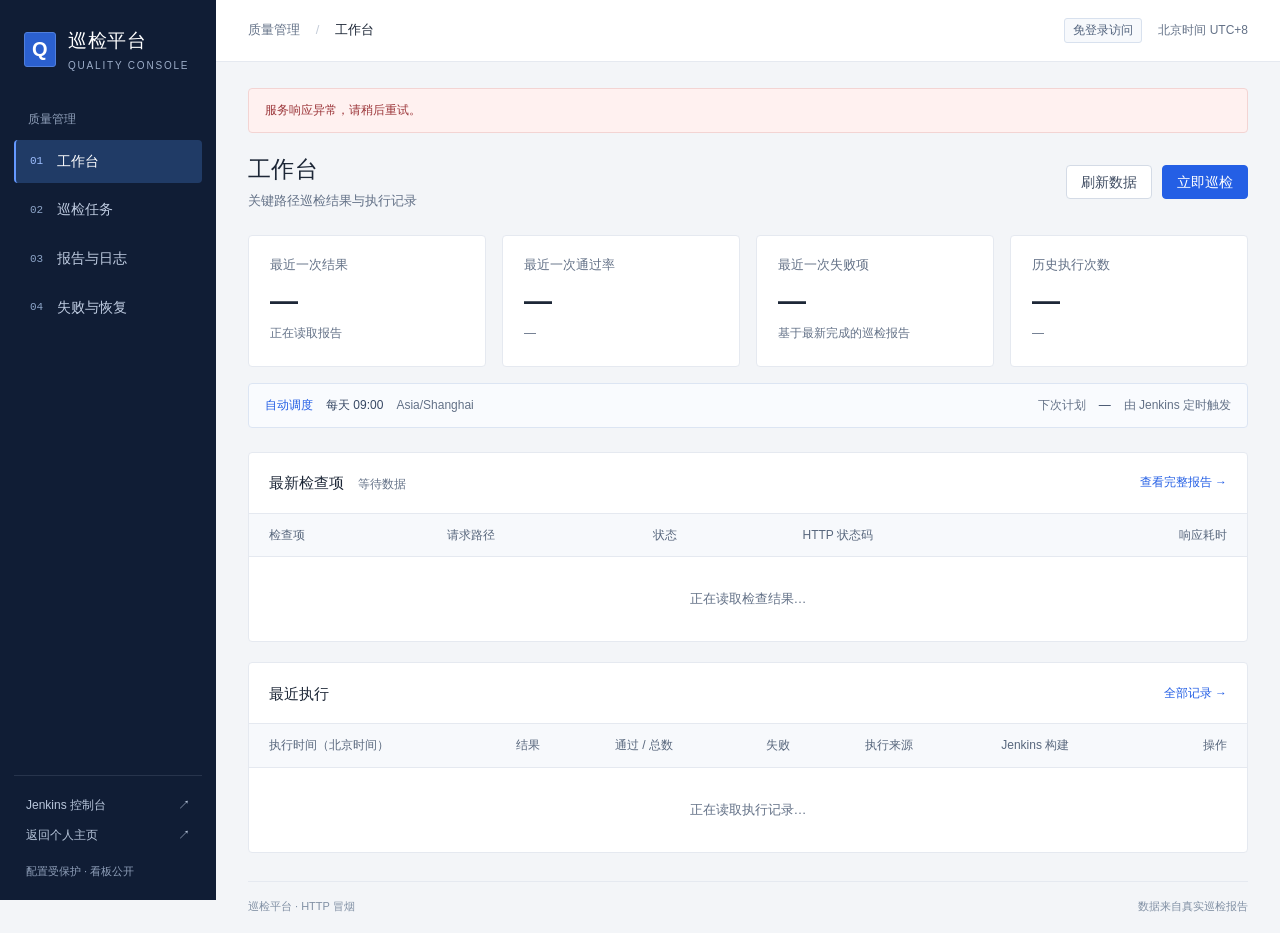
==== static/index.html @ 777261a5 "feat: 导入巡检平台源码并集成 Jenkins CI/CD 自动化 安全导入： - 完整源代码（保留目录结构、README、.gitignore） - 排除所有敏感文件（*.env、*.db、da" ====
<!doctype html>
<html lang="zh-CN">
<head>
  <meta charset="utf-8"><meta name="viewport" content="width=device-width,initial-scale=1">
  <meta name="robots" content="noindex,nofollow"><meta name="theme-color" content="#101d35">
  <title>巡检平台 · 质量控制台</title>
  <link rel="stylesheet" href="./styles.css?v=4">
</head>
<body>
<div class="shell">
  <aside class="sidebar" aria-label="主导航">
    <a href="#/dashboard" class="brand"><span class="brand-mark" aria-hidden="true">Q</span><span>巡检平台<small>QUALITY CONSOLE</small></span></a>
    <div class="nav-label">质量管理</div>
    <nav>
      <a href="#/dashboard" data-nav="dashboard"><span class="nav-symbol" aria-hidden="true">01</span>工作台</a>
      <a href="#/tasks" data-nav="tasks"><span class="nav-symbol" aria-hidden="true">02</span>巡检任务</a>
      <a href="#/reports" data-nav="reports"><span class="nav-symbol" aria-hidden="true">03</span>报告与日志</a>
      <a href="#/events" data-nav="events"><span class="nav-symbol" aria-hidden="true">04</span>失败与恢复</a>
    </nav>
    <div class="sidebar-bottom"><a href="/jenkins/" target="_blank" rel="noopener">Jenkins 控制台 <span aria-hidden="true">↗</span></a><a href="/">返回个人主页 <span aria-hidden="true">↗</span></a><div>配置受保护 · 看板公开</div></div>
  </aside>
  <div class="workspace">
    <header class="topbar"><div class="breadcrumb">质量管理 <span>/</span> <strong id="current-section">工作台</strong></div><div class="topbar-meta"><span class="access-badge">免登录访问</span><span>北京时间 UTC+8</span></div></header>
    <main id="main-content">
      <div id="global-error" class="notice error hidden" role="alert"></div>
      <section id="page-dashboard" class="page">
        <div class="page-header"><div><h1>工作台</h1><p>关键路径巡检结果与执行记录</p></div><div class="actions"><button class="button" data-refresh>刷新数据</button><button class="button primary" data-run>立即巡检</button></div></div>
        <div class="stats">
          <article class="stat"><div class="stat-label">最近一次结果</div><div id="stat-status" class="stat-value">—</div><div id="stat-when" class="stat-note">正在读取报告</div></article>
          <article class="stat"><div class="stat-label">最近一次通过率</div><div id="stat-rate" class="stat-value">—</div><div id="stat-counts" class="stat-note">—</div></article>
          <article class="stat"><div class="stat-label">最近一次失败项</div><div id="stat-failed" class="stat-value">—</div><div class="stat-note">基于最新完成的巡检报告</div></article>
          <article class="stat"><div class="stat-label">历史执行次数</div><div id="stat-runs" class="stat-value">—</div><div id="stat-failed-runs" class="stat-note">—</div></article>
        </div>
        <div class="schedule-strip"><div><span class="schedule-label">自动调度</span><strong>每天 09:00</strong><span>Asia/Shanghai</span></div><div>下次计划 <strong id="next-run">—</strong><span class="muted">由 Jenkins 定时触发</span></div></div>
        <section class="panel"><div class="panel-head"><div><h2>最新检查项</h2><span id="latest-checks-meta" class="muted">等待数据</span></div><a id="latest-report-link" href="#/reports">查看完整报告 →</a></div><div class="table-wrap"><table><thead><tr><th>检查项</th><th>请求路径</th><th>状态</th><th>HTTP 状态码</th><th class="right">响应耗时</th></tr></thead><tbody id="checks-body"><tr><td colspan="5" class="empty">正在读取检查结果…</td></tr></tbody></table></div></section>
        <section class="panel"><div class="panel-head"><h2>最近执行</h2><a href="#/reports">全部记录 →</a></div><div class="table-wrap"><table><thead><tr><th>执行时间（北京时间）</th><th>结果</th><th>通过 / 总数</th><th>失败</th><th>执行来源</th><th>Jenkins 构建</th><th class="right">操作</th></tr></thead><tbody id="recent-body"><tr><td colspan="7" class="empty">正在读取执行记录…</td></tr></tbody></table></div></section>
      </section>
      <section id="page-tasks" class="page hidden">
        <div class="page-header"><div><h1>巡检任务</h1><p>查看当前持久化检查配置，由 Jenkins Pipeline 统一执行</p></div><button class="button" data-refresh>刷新数据</button></div>
        <section class="panel task-panel"><div class="task-heading"><div><span class="type-label">HTTP 冒烟</span><h2>站点 HTTP 冒烟巡检</h2><p>内置 7 项检查已保留；新增、编辑与启停通过独立的 SSH 隧道管理入口完成。</p></div><button class="button primary" data-run>立即执行</button></div><dl class="description-grid"><div><dt>任务标识</dt><dd><code>site-http-smoke</code></dd></div><div><dt>执行引擎</dt><dd>Jenkins Pipeline</dd></div><div><dt>定时规则</dt><dd>每天 09:00 · Asia/Shanghai</dd></div><div><dt>最近完成时间</dt><dd id="task-latest-time">—</dd></div><div><dt>检查方式</dt><dd>HTTP GET · 状态码 / 正文断言</dd></div><div><dt>最近结果</dt><dd id="task-latest-status">—</dd></div></dl><div class="task-foot"><a href="/jenkins/job/site-http-smoke/" target="_blank" rel="noopener">在 Jenkins 查看任务 ↗</a><span class="muted">Jenkins 仍需单独登录</span></div></section>
        <section class="panel"><div class="panel-head"><h2>当前检查配置</h2><span class="muted" id="task-config-count">保存后于下一轮生效</span></div><div class="table-wrap"><table><thead><tr><th>检查项 / 版本</th><th>方法 / 地址</th><th>断言规则</th><th>超时</th><th class="right">配置状态</th></tr></thead><tbody id="task-checks-body"><tr><td colspan="5" class="empty">正在读取…</td></tr></tbody></table></div></section>
        <div class="notice">看板免登录，配置修改仅限本机管理端；公开访客不能新增、编辑或启停检查。报告详情保留执行时快照，不受后续配置影响。</div>
        <details class="panel access-guide"><summary>如何安全管理任务配置</summary><div>在自己的电脑终端建立 SSH 隧道（使用原有服务器 SSH 登录方式）：<pre>ssh -N -L 18766:127.0.0.1:8766 root@8.146.206.64</pre>隧道连接后打开 <a href="http://127.0.0.1:18766/" target="_blank" rel="noopener">http://127.0.0.1:18766/</a>。配置端只监听服务器回环地址，不增加公网登录密码。</div></details>
      </section>
      <section id="page-reports" class="page hidden">
        <div class="page-header"><div><h1>报告与日志</h1><p>查询历史执行结果，追溯失败原因与 HTTP 检查日志</p></div><button class="button" data-refresh>刷新数据</button></div>
        <section class="panel"><div class="filter-bar"><label class="search-field"><span>运行 ID</span><input id="report-search" placeholder="搜索运行 ID" autocomplete="off"></label><label class="search-field"><span>结果</span><select id="report-filter"><option value="all">全部结果</option><option value="passed">通过</option><option value="failed">失败</option></select></label><span class="muted" id="report-count"></span></div><div class="table-wrap"><table><thead><tr><th>运行 ID / 时间</th><th>结果</th><th>通过 / 总数</th><th>失败</th><th>耗时</th><th>执行来源</th><th class="right">操作</th></tr></thead><tbody id="reports-body"><tr><td colspan="7" class="empty">正在读取历史报告…</td></tr></tbody></table></div><div class="pagination"><span class="muted" id="page-count"></span><div><button class="button small" id="prev-page">上一页</button><button class="button small" id="next-page">下一页</button></div></div></section>
      </section>
      <section id="page-events" class="page hidden">
        <div class="page-header"><div><h1>失败与恢复</h1><p>仅记录状态变化，连续相同结果自动去重</p></div><button class="button" data-refresh>刷新数据</button></div>
        <div class="notice mail-notice"><strong id="mail-status-label">邮件通知：读取状态中</strong><p id="mail-status-reason">发信服务未配置前不会发送邮件。</p><p id="mail-status-counts" class="muted"></p><p class="muted">启用或重新启用时以已有事件为基线，不补发历史；只通知此后新故障及其恢复。“已发送”表示 SMTP 已接收，不等同于收件箱送达。</p></div>
        <section class="panel"><div class="panel-head"><h2>状态变更记录</h2><span class="muted">最近 100 条</span></div><div class="table-wrap"><table><thead><tr><th>时间（北京时间）</th><th>事件</th><th>检查项</th><th>状态码 / 原因</th><th>邮件状态</th><th>投递记录</th><th class="right">关联报告</th></tr></thead><tbody id="events-body"><tr><td colspan="7" class="empty">正在读取站内事件…</td></tr></tbody></table></div></section>
      </section>
      <section id="page-report" class="page hidden">
        <a href="#/reports" class="back-link">← 返回报告列表</a>
        <div class="page-header"><div><h1>巡检报告 <span id="report-badge"></span></h1><p id="report-id" class="mono"></p></div><a id="report-jenkins-link" class="button hidden" target="_blank" rel="noopener">Jenkins 构建日志 ↗</a></div>
        <section class="panel report-summary"><dl class="description-grid"><div><dt>开始时间（北京时间）</dt><dd id="detail-start">—</dd></div><div><dt>完成时间（北京时间）</dt><dd id="detail-end">—</dd></div><div><dt>总耗时</dt><dd id="detail-duration">—</dd></div><div><dt>通过 / 失败 / 总数</dt><dd id="detail-counts">—</dd></div><div><dt>通过率</dt><dd id="detail-rate">—</dd></div><div><dt>执行来源</dt><dd id="detail-trigger">—</dd></div></dl></section>
        <div class="section-heading"><h2>检查明细</h2><label><input id="failures-only" type="checkbox"> 仅看失败项</label></div><div id="check-list" class="detail-list"></div><details class="panel access-guide"><summary>执行时配置快照</summary><pre id="snapshot-content">旧版报告未记录配置快照。</pre></details>
      </section>
      <footer class="main-footer"><span>巡检平台 · HTTP 冒烟</span><span id="last-updated">数据来自真实巡检报告</span></footer>
    </main>
  </div>
</div>
<div id="run-status" class="run-status hidden" role="status" aria-live="polite"></div>
<div id="toast" class="toast hidden" role="status" aria-live="polite"></div>
<script src="./app.js?v=4"></script>
</body></html>
---- static/styles.css ----
:root{--nav:#101d35;--nav-muted:#90a0ba;--bg:#f3f5f8;--surface:#fff;--text:#1d2737;--secondary:#637187;--line:#e5e9f0;--blue:#245fe5;--success:#16805d;--danger:#c5383d;--radius:4px;font-synthesis:none;color-scheme:light}*{box-sizing:border-box}body{margin:0;background:var(--bg);color:var(--text);font:14px/1.55 -apple-system,BlinkMacSystemFont,"Segoe UI","PingFang SC","Microsoft YaHei",Arial,sans-serif}a{color:var(--blue);text-decoration:none}a:hover{text-decoration:underline}button,input,select{font:inherit}button,a,input,select{touch-action:manipulation}button:focus-visible,a:focus-visible,input:focus-visible,select:focus-visible{outline:2px solid #82a7fa;outline-offset:2px}.hidden{display:none!important}.shell{min-height:100vh;display:grid;grid-template-columns:216px minmax(0,1fr)}.sidebar{background:var(--nav);color:#dce4f3;position:sticky;top:0;height:100vh;display:flex;flex-direction:column;padding:26px 14px 20px}.brand{display:flex;align-items:center;gap:12px;color:#fff;padding:0 10px 29px;font-size:19px;font-weight:600;letter-spacing:.6px}.brand:hover{text-decoration:none}.brand small{display:block;font-size:10px;letter-spacing:1.8px;color:#9daec9;font-weight:400;margin-top:3px}.brand-mark{display:grid;place-items:center;background:#2b60cf;border:1px solid #507fdc;color:#fff;width:32px;height:35px;border-radius:3px;font-size:20px;font-weight:600;font-family:Arial,sans-serif}.nav-label{color:var(--nav-muted);font-size:12px;padding:7px 14px 11px}.sidebar nav{display:grid;gap:5px}.sidebar nav a{color:#bfcce1;display:flex;gap:14px;align-items:center;padding:11px 14px;border-radius:var(--radius);border-left:2px solid transparent}.sidebar nav a:hover{background:#192d4a;text-decoration:none;color:#fff}.sidebar nav a.active{background:#203b66;color:#fff;border-left-color:#6599ff}.nav-symbol{font:11px/1.5 ui-monospace,Consolas,monospace;color:#8ca4c7}.sidebar nav a.active .nav-symbol{color:#9dbeff}.sidebar-bottom{margin-top:auto;display:grid;gap:12px;padding:20px 12px 0;border-top:1px solid #27344c}.sidebar-bottom a{display:flex;justify-content:space-between;font-size:12px;color:#b8c6db}.sidebar-bottom>div{font-size:11px;color:var(--nav-muted);margin-top:6px}.workspace{min-width:0}.topbar{height:62px;background:#fff;border-bottom:1px solid var(--line);padding:0 32px;display:flex;align-items:center;justify-content:space-between;gap:20px}.breadcrumb{font-size:13px;color:var(--secondary)}.breadcrumb span{margin:0 12px;color:#c4ccd8}.breadcrumb strong{font-weight:500;color:var(--text)}.topbar-meta{display:flex;gap:16px;align-items:center;color:var(--secondary);font-size:12px}.access-badge{border:1px solid #d8e1ee;color:#51627c;background:#f7f9fc;padding:2px 8px;border-radius:3px}main{padding:26px 32px 18px;max-width:1700px;margin:0 auto}.page-header{display:flex;justify-content:space-between;align-items:center;gap:20px;margin-bottom:24px}h1,h2,h3,p{margin:0}h1{font-size:23px;line-height:1.4;font-weight:600;letter-spacing:.4px}.page-header p{margin-top:6px;color:var(--secondary);font-size:13px}h2{font-size:15px;font-weight:600}h3{font-size:14px;font-weight:600}.actions{display:flex;gap:10px}.button{height:34px;display:inline-flex;justify-content:center;align-items:center;gap:5px;padding:0 14px;white-space:nowrap;border:1px solid #d4dbe6;color:#3e4b61;background:#fff;border-radius:var(--radius);cursor:pointer;line-height:1}.button:hover{border-color:#769aea;color:var(--blue);text-decoration:none}.button.primary{background:var(--blue);color:#fff;border-color:var(--blue)}.button.primary:hover{background:#1c50c8}.button:disabled{opacity:.5;cursor:not-allowed}.button.small{height:29px;font-size:12px;padding:0 11px}.stats{display:grid;grid-template-columns:repeat(4,minmax(0,1fr));gap:16px;margin-bottom:16px}.stat{background:#fff;border:1px solid var(--line);padding:19px 21px 18px;border-radius:var(--radius);min-height:132px}.stat-label{color:var(--secondary);font-size:13px}.stat-value{font-size:28px;line-height:1.4;font-weight:600;margin:6px 0 4px;font-variant-numeric:tabular-nums}.stat-value.success{color:var(--success)}.stat-value.danger{color:var(--danger)}.stat-note{font-size:12px;color:var(--secondary);min-height:19px}.schedule-strip{display:flex;justify-content:space-between;gap:16px;background:#f9fbfe;border:1px solid #dce5f3;padding:12px 16px;margin-bottom:24px;border-radius:var(--radius);font-size:12px;color:var(--secondary)}.schedule-strip>div{display:flex;align-items:center;gap:13px;flex-wrap:wrap}.schedule-strip strong{font-weight:500;color:#364763}.schedule-label{color:var(--blue);font-weight:500}.panel{border:1px solid var(--line);border-radius:var(--radius);background:#fff;margin-bottom:20px;overflow:hidden}.panel-head{min-height:61px;display:flex;justify-content:space-between;align-items:center;gap:16px;padding:16px 20px;border-bottom:1px solid var(--line)}.panel-head>div{display:flex;gap:14px;align-items:baseline;flex-wrap:wrap}.panel-head a{font-size:12px}.muted{color:var(--secondary);font-size:12px}.table-wrap{overflow-x:auto}table{width:100%;border-collapse:collapse;font-size:13px}th{color:#58677d;font-weight:500;background:#f7f9fc;text-align:left;font-size:12px;white-space:nowrap}th,td{padding:12px 20px;border-bottom:1px solid var(--line);vertical-align:middle}tbody tr:last-child td{border-bottom:0}tbody tr:hover{background:#fafcff}.right{text-align:right}.empty{text-align:center;color:var(--secondary);padding:32px 20px;white-space:normal}.badge{display:inline-flex;align-items:center;gap:6px;padding:2px 8px;border-radius:3px;font-size:12px;font-weight:400;white-space:nowrap;line-height:20px}.badge::before{content:"";width:5px;height:5px;border-radius:50%;background:currentColor}.badge.pass{color:var(--success);background:#edf7f2}.badge.fail{color:var(--danger);background:#fff0f0}.badge.unknown{color:var(--secondary);background:#f1f4f8}.mono,code{font-family:ui-monospace,SFMono-Regular,Consolas,"Liberation Mono",monospace;font-size:12px;font-variant-numeric:tabular-nums}.path-cell{color:#637187;font-family:ui-monospace,Consolas,monospace;font-size:12px;white-space:nowrap}.timestamp{white-space:nowrap;font-variant-numeric:tabular-nums}.row-sub{color:var(--secondary);font-size:12px;margin-top:3px}.task-panel{padding:22px 24px 0}.task-heading{display:flex;justify-content:space-between;gap:20px;align-items:flex-start;margin-bottom:24px}.task-heading h2{font-size:18px;margin:8px 0 6px}.task-heading p{font-size:13px;color:var(--secondary)}.type-label{color:var(--blue);background:#eef3ff;padding:3px 7px;font-size:11px;border-radius:3px}.description-grid{display:grid;grid-template-columns:repeat(3,minmax(0,1fr));gap:24px 30px;margin:0}.description-grid dt{font-size:12px;color:var(--secondary);margin-bottom:6px}.description-grid dd{margin:0;font-size:13px;overflow-wrap:anywhere}.task-foot{padding:16px 0;border-top:1px solid var(--line);margin-top:24px;display:flex;gap:16px;align-items:center;font-size:12px}.notice{padding:12px 16px;border:1px solid #d8e5fb;background:#f0f5ff;border-radius:var(--radius);font-size:12px;color:#455b80;margin-bottom:20px}.notice.error{color:#9c363a;background:#fff1f0;border-color:#f3d4d3}.filter-bar{padding:16px 20px;display:flex;gap:20px;align-items:center;flex-wrap:wrap;border-bottom:1px solid var(--line)}.search-field{display:flex;align-items:center;gap:9px;font-size:12px;color:#58677d}.search-field input,.search-field select{height:32px;border:1px solid #d4dce7;border-radius:var(--radius);padding:0 10px;font-size:12px;color:var(--text);background:#fff}.search-field input{width:195px}.search-field select{min-width:110px}.filter-bar>.muted{margin-left:auto}.pagination{display:flex;justify-content:space-between;align-items:center;padding:14px 20px;border-top:1px solid var(--line)}.pagination>div{display:flex;gap:8px}.back-link{display:inline-block;font-size:12px;margin:0 0 16px}.report-summary{padding:22px 24px}.section-heading{display:flex;justify-content:space-between;align-items:center;margin:26px 0 14px}.section-heading label{color:var(--secondary);font-size:12px;display:flex;gap:6px;align-items:center}.detail-list{display:grid;gap:12px}.check-item{background:#fff;border:1px solid var(--line);border-radius:var(--radius);overflow:hidden}.check-item header{display:flex;align-items:center;justify-content:space-between;gap:16px;padding:15px 20px}.check-item .check-title{display:flex;align-items:center;gap:12px}.check-meta{display:flex;flex-wrap:wrap;gap:10px 24px;padding:0 20px 12px;font-size:12px;color:var(--secondary)}.check-meta a{overflow-wrap:anywhere}.check-item details{border-top:1px solid var(--line)}.check-item summary{cursor:pointer;padding:10px 20px;font-size:12px;color:#53637c;background:#fbfcfe}.check-item pre{font:12px/1.8 ui-monospace,Consolas,monospace;padding:14px 20px;margin:0;white-space:pre-wrap;overflow-wrap:anywhere;background:#f8faff;border-top:1px solid var(--line);color:#37465e}.error-text{padding:10px 20px;color:#a52d35;background:#fff5f4;border-top:1px solid #f7dfde;font-size:12px}.main-footer{display:flex;justify-content:space-between;gap:16px;margin-top:28px;padding:16px 0 0;border-top:1px solid var(--line);font-size:11px;color:#8190a4}.toast,.run-status{position:fixed;background:#fff;border:1px solid #d8e1ef;border-radius:4px;box-shadow:0 4px 18px #14233b14;padding:13px 18px;font-size:13px;z-index:20;max-width:min(480px,calc(100vw - 32px));right:24px}.toast{top:76px}.run-status{bottom:24px;border-left:3px solid var(--blue)}@media(min-width:1500px){main{padding:32px 40px 20px}.topbar{padding:0 40px}th,td{padding:14px 22px}}@media(max-width:1100px){.shell{grid-template-columns:190px minmax(0,1fr)}.brand{font-size:17px;gap:9px;padding-left:4px}.stats{grid-template-columns:repeat(2,minmax(0,1fr))}.schedule-strip{flex-direction:column;gap:8px}.description-grid{grid-template-columns:repeat(2,minmax(0,1fr))}main{padding:24px}.topbar{padding:0 24px}th,td{padding:12px 15px}}@media(max-width:720px){.shell{display:block}.sidebar{position:relative;height:auto;padding:16px 16px 10px}.brand{padding:0;font-size:17px}.brand small{display:none}.brand-mark{height:27px;width:26px;font-size:16px}.nav-label,.sidebar-bottom{display:none}.sidebar nav{display:flex;gap:4px;margin-top:13px}.sidebar nav a{padding:8px 12px;flex:1;justify-content:center;font-size:13px}.nav-symbol{display:none}.topbar{height:48px;padding:0 16px}.topbar-meta{gap:8px;font-size:10px}.topbar-meta .access-badge{display:none}.breadcrumb{font-size:12px}main{padding:20px 14px 12px}.page-header{align-items:flex-start;flex-wrap:wrap;gap:14px;margin-bottom:18px}h1{font-size:21px}.page-header p{font-size:12px}.actions{gap:8px}.stats{gap:10px;margin-bottom:12px}.stat{padding:14px;min-height:122px}.stat-value{font-size:25px}.stat-note{font-size:11px}.schedule-strip{padding:11px 12px;margin-bottom:18px}.schedule-strip>div{gap:7px}.panel-head{padding:14px}.panel-head>.muted{max-width:45%;text-align:right}.panel-head>div{gap:5px}.panel-head a{white-space:nowrap}.task-panel{padding:18px 16px 0}.task-heading{flex-wrap:wrap}.task-heading h2{font-size:17px}.description-grid{gap:18px 20px}.task-foot{flex-wrap:wrap;gap:8px}.report-summary{padding:18px 16px}.filter-bar{padding:14px;gap:12px}.filter-bar>.muted{width:100%;margin-left:0}.search-field input{width:150px}.check-item header{padding:13px 14px;align-items:flex-start}.check-item .check-title{flex-wrap:wrap;gap:4px 10px}.check-meta{padding:0 14px 12px;gap:6px 14px}.check-item summary{padding:10px 14px}.main-footer{flex-direction:column;gap:4px}.toast{top:16px;right:16px}.run-status{bottom:16px;right:16px}.pagination{padding:12px 14px}}@media(prefers-reduced-motion:reduce){*{scroll-behavior:auto!important}}

.access-guide{margin-top:20px}.access-guide summary{cursor:pointer;padding:14px 20px;font-size:13px;color:#51627c}.access-guide>div{padding:0 20px 18px;color:#637187;font-size:12px}.access-guide pre{white-space:pre-wrap;overflow-wrap:anywhere;background:#f7f9fc;padding:14px 18px;font:12px/1.8 ui-monospace,Consolas,monospace;max-height:420px;overflow:auto}.task-enabled{color:#16805d}.task-disabled{color:#7a879a}.cell-wrap{max-width:320px;overflow-wrap:anywhere;font-size:12px}@media(max-width:720px){.sidebar nav a{padding:8px 6px;font-size:12px}.sidebar nav{gap:2px}}

.mail-notice strong{font-weight:500;color:#345c9b}.mail-notice p{margin-top:6px}.mail-notice .muted{line-height:1.7}
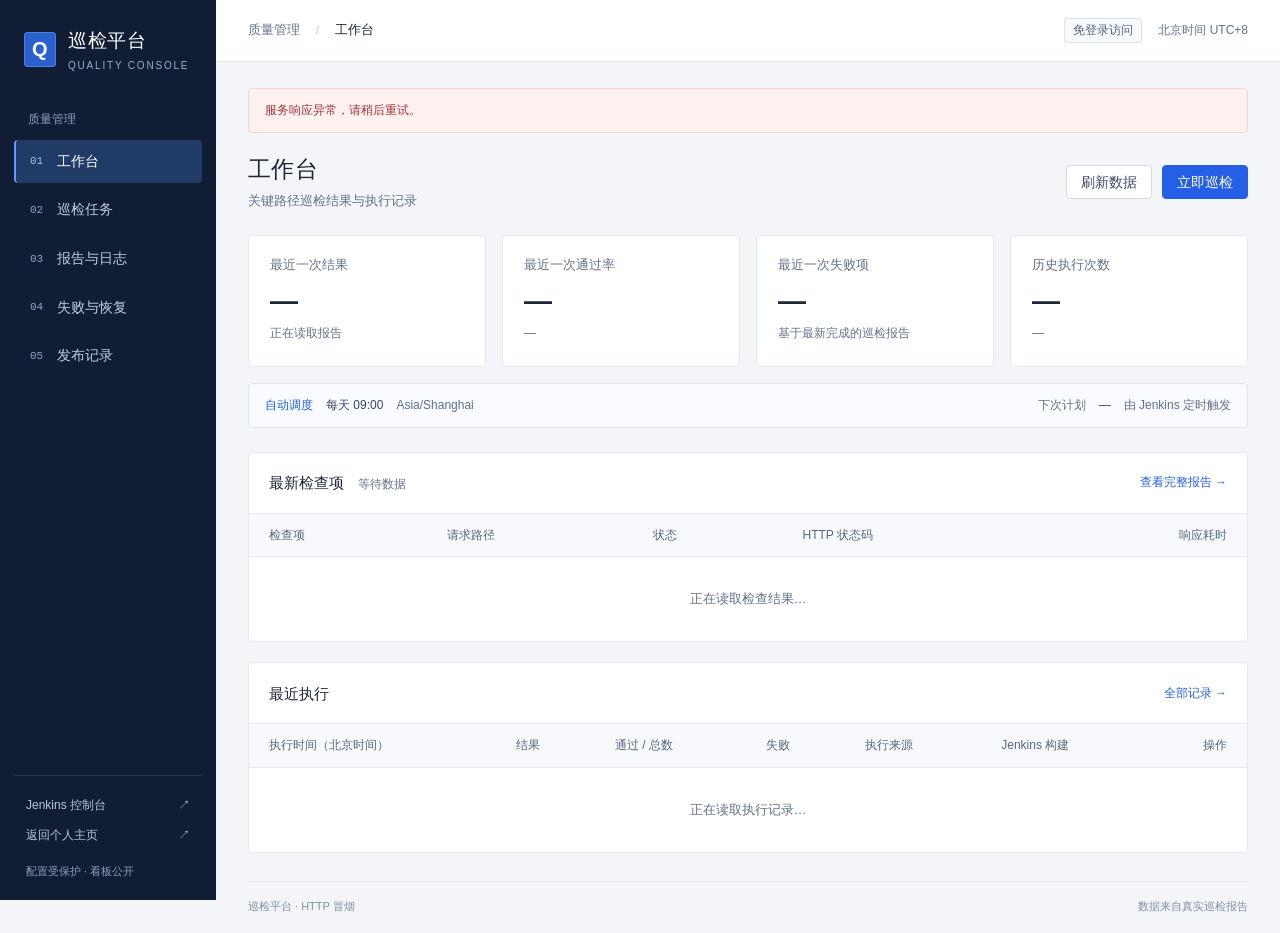
==== commit 7e4e082b: "Let the public workbench publish and roll back behind a server password. The Quality Console release" ====
--- a/static/index.html
+++ b/static/index.html
@@ -4,7 +4,7 @@
   <meta charset="utf-8"><meta name="viewport" content="width=device-width,initial-scale=1">
   <meta name="robots" content="noindex,nofollow"><meta name="theme-color" content="#101d35">
   <title>巡检平台 · 质量控制台</title>
-  <link rel="stylesheet" href="./styles.css?v=4">
+  <link rel="stylesheet" href="./styles.css?v=5">
 </head>
 <body>
 <div class="shell">
@@ -16,6 +16,7 @@
       <a href="#/tasks" data-nav="tasks"><span class="nav-symbol" aria-hidden="true">02</span>巡检任务</a>
       <a href="#/reports" data-nav="reports"><span class="nav-symbol" aria-hidden="true">03</span>报告与日志</a>
       <a href="#/events" data-nav="events"><span class="nav-symbol" aria-hidden="true">04</span>失败与恢复</a>
+      <a href="#/releases" data-nav="releases"><span class="nav-symbol" aria-hidden="true">05</span>发布记录</a>
     </nav>
     <div class="sidebar-bottom"><a href="/jenkins/" target="_blank" rel="noopener">Jenkins 控制台 <span aria-hidden="true">↗</span></a><a href="/">返回个人主页 <span aria-hidden="true">↗</span></a><div>配置受保护 · 看板公开</div></div>
   </aside>
@@ -51,6 +52,23 @@
         <div class="notice mail-notice"><strong id="mail-status-label">邮件通知：读取状态中</strong><p id="mail-status-reason">发信服务未配置前不会发送邮件。</p><p id="mail-status-counts" class="muted"></p><p class="muted">启用或重新启用时以已有事件为基线，不补发历史；只通知此后新故障及其恢复。“已发送”表示 SMTP 已接收，不等同于收件箱送达。</p></div>
         <section class="panel"><div class="panel-head"><h2>状态变更记录</h2><span class="muted">最近 100 条</span></div><div class="table-wrap"><table><thead><tr><th>时间（北京时间）</th><th>事件</th><th>检查项</th><th>状态码 / 原因</th><th>邮件状态</th><th>投递记录</th><th class="right">关联报告</th></tr></thead><tbody id="events-body"><tr><td colspan="7" class="empty">正在读取站内事件…</td></tr></tbody></table></div></section>
       </section>
+      <section id="page-releases" class="page hidden">
+        <div class="page-header"><div><h1>发布记录</h1><p id="release-lead">记录前端或后端发到本服务器的结果。查看不需要登录；发布、回滚、刷新结果和标记未确认需要发布口令。</p></div><button class="button" data-refresh>刷新数据</button></div>
+        <div id="release-message" class="notice hidden" role="status"></div>
+        <div id="release-summary" class="summary-line"></div>
+        <section class="panel"><div class="panel-head"><h2>新的发布</h2><span class="muted" id="release-host">目标主机</span></div>
+          <form id="release-form" class="editor-form" autocomplete="off">
+            <label>服务<select id="release-service" name="service"><option value="frontend">前端</option><option value="backend">后端</option></select></label>
+            <label>操作者<input id="release-actor" name="actor" maxlength="40" autocomplete="name"></label>
+            <label>版本<input id="release-version" name="version" maxlength="64" autocomplete="off"></label>
+            <label>提交 SHA<input id="release-commit" name="commit" maxlength="40" autocomplete="off" spellcheck="false"></label>
+            <label>制品标识<input id="release-artifact" name="artifact" maxlength="128" autocomplete="off"></label>
+            <div class="wide actions"><button class="button primary" id="release-submit" type="submit">发布到本服务器</button></div>
+          </form>
+        </section>
+        <section class="panel"><div class="panel-head"><div><h2>发布到本服务器</h2><span class="muted" id="release-count">正在读取</span></div></div><div class="table-wrap"><table><thead><tr><th>时间（北京时间）</th><th>服务</th><th>操作者</th><th>版本 / 提交 / 制品</th><th>状态</th><th>结果</th><th>操作</th></tr></thead><tbody id="release-body"><tr><td colspan="7" class="empty">正在读取发布记录…</td></tr></tbody></table></div></section>
+        <p class="muted">本机管理入口仍可操作同一份记录。口令只在点击发布、回滚、刷新结果或标记未确认时提交，由服务器核对。</p>
+      </section>
       <section id="page-report" class="page hidden">
         <a href="#/reports" class="back-link">← 返回报告列表</a>
         <div class="page-header"><div><h1>巡检报告 <span id="report-badge"></span></h1><p id="report-id" class="mono"></p></div><a id="report-jenkins-link" class="button hidden" target="_blank" rel="noopener">Jenkins 构建日志 ↗</a></div>
@@ -63,5 +81,14 @@
 </div>
 <div id="run-status" class="run-status hidden" role="status" aria-live="polite"></div>
 <div id="toast" class="toast hidden" role="status" aria-live="polite"></div>
-<script src="./app.js?v=4"></script>
+<div id="release-gate" class="gate hidden" role="dialog" aria-modal="true" aria-labelledby="release-gate-title" aria-hidden="true">
+  <form id="release-gate-form" class="gate-card" autocomplete="off">
+    <h2 id="release-gate-title">发布口令</h2>
+    <p id="release-gate-text">该操作需要发布口令。口令只发到服务器核对，页面不保存。</p>
+    <label for="release-gate-password">口令<input id="release-gate-password" type="password" autocomplete="current-password"></label>
+    <p id="release-gate-error" class="notice error hidden"></p>
+    <div class="actions"><button type="button" class="button" id="release-gate-cancel">取消</button><button type="submit" class="button primary">确认</button></div>
+  </form>
+</div>
+<script src="./app.js?v=5"></script>
 </body></html>
--- a/static/styles.css
+++ b/static/styles.css
@@ -3,3 +3,4 @@
 .access-guide{margin-top:20px}.access-guide summary{cursor:pointer;padding:14px 20px;font-size:13px;color:#51627c}.access-guide>div{padding:0 20px 18px;color:#637187;font-size:12px}.access-guide pre{white-space:pre-wrap;overflow-wrap:anywhere;background:#f7f9fc;padding:14px 18px;font:12px/1.8 ui-monospace,Consolas,monospace;max-height:420px;overflow:auto}.task-enabled{color:#16805d}.task-disabled{color:#7a879a}.cell-wrap{max-width:320px;overflow-wrap:anywhere;font-size:12px}@media(max-width:720px){.sidebar nav a{padding:8px 6px;font-size:12px}.sidebar nav{gap:2px}}
 
 .mail-notice strong{font-weight:500;color:#345c9b}.mail-notice p{margin-top:6px}.mail-notice .muted{line-height:1.7}
+.service-tag{font-size:12px;color:#245fe5;background:#eef3ff;border-radius:3px;padding:2px 6px}.badge.wait{color:#245fe5;background:#eef3ff}.badge.back{color:#8a5a12;background:#fbf6ea}.summary-line{display:flex;gap:16px;flex-wrap:wrap;margin-bottom:20px}.summary-line article{background:#fff;border:1px solid var(--line);border-radius:4px;padding:14px 16px;min-width:220px;flex:1}.summary-line strong{display:block;font-size:14px;font-weight:600;margin-top:4px;overflow-wrap:anywhere}.editor-form{padding:22px;display:grid;grid-template-columns:repeat(3,minmax(0,1fr));gap:20px}.editor-form label{display:flex;flex-direction:column;gap:7px;font-size:13px;color:#3e4b61}.editor-form .wide{grid-column:1/-1}.editor-form input,.editor-form select{width:100%;border:1px solid #d4dbe6;border-radius:4px;background:#fff;padding:8px 10px;color:#1d2737;min-height:35px}.row-actions{display:flex;flex-wrap:wrap;gap:8px 12px}.link-button{border:0;background:transparent;color:var(--blue);padding:0;cursor:pointer;font:inherit}.link-button:hover{text-decoration:underline}.gate{position:fixed;top:0;right:0;bottom:0;left:0;background:#101d3580;display:grid;place-items:center;z-index:30;padding:16px}.gate-card{width:min(420px,100%);background:#fff;border:1px solid var(--line);border-radius:4px;padding:22px}.gate-card h2{font-size:18px}.gate-card p{margin-top:8px;color:var(--secondary);font-size:13px}.gate-card label{display:flex;flex-direction:column;gap:7px;margin:16px 0;font-size:13px;color:#3e4b61}.gate-card input{height:36px;border:1px solid #d4dbe6;border-radius:4px;padding:0 10px}@media(max-width:720px){.editor-form{grid-template-columns:1fr;padding:16px}.summary-line article{min-width:0;flex-basis:100%}}
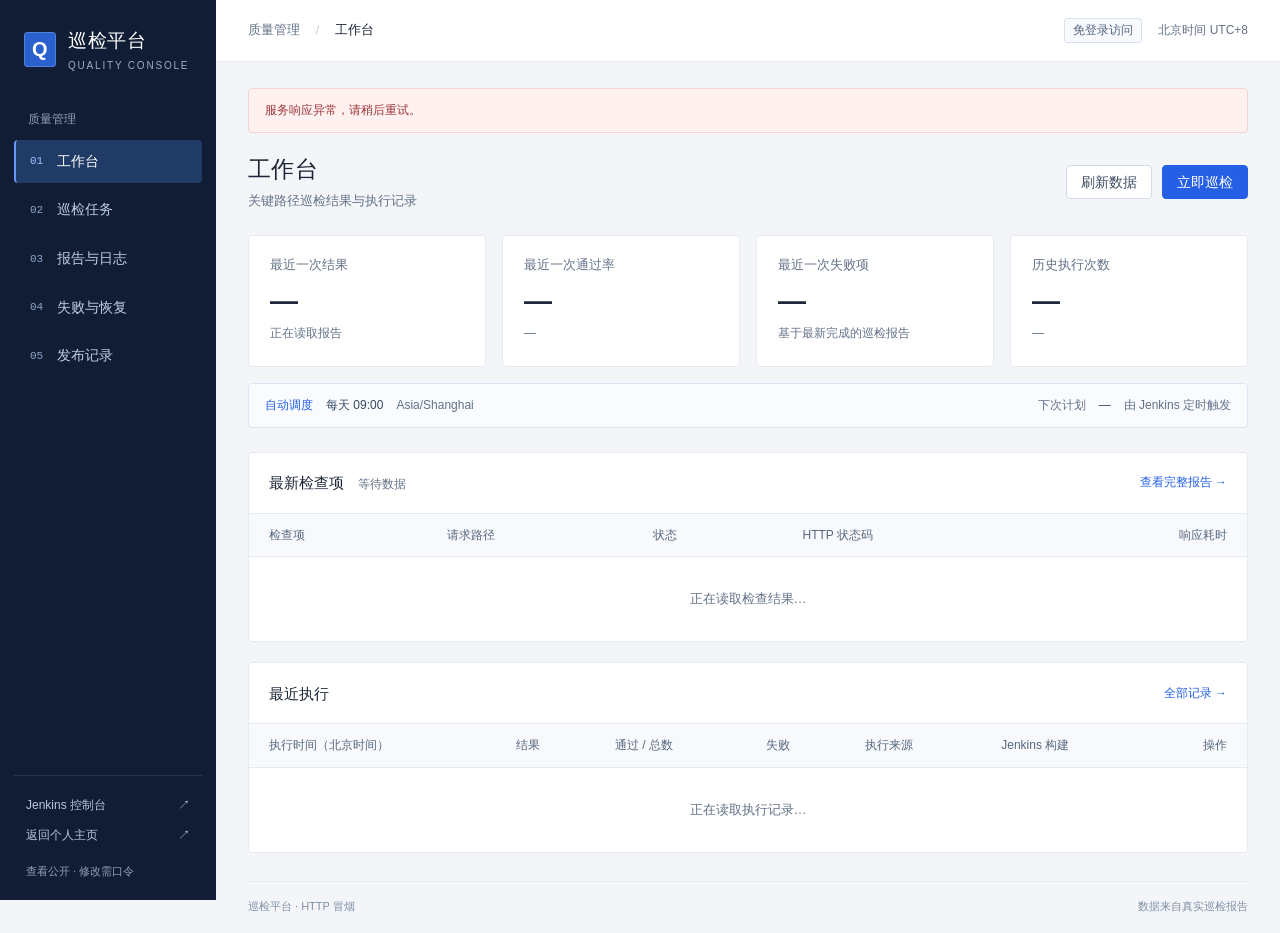
==== commit 78d7958b: "Let the public workbench create and edit inspect checks behind the same server password. Co-authored" ====
--- a/static/index.html
+++ b/static/index.html
@@ -4,7 +4,7 @@
   <meta charset="utf-8"><meta name="viewport" content="width=device-width,initial-scale=1">
   <meta name="robots" content="noindex,nofollow"><meta name="theme-color" content="#101d35">
   <title>巡检平台 · 质量控制台</title>
-  <link rel="stylesheet" href="./styles.css?v=5">
+  <link rel="stylesheet" href="./styles.css?v=6">
 </head>
 <body>
 <div class="shell">
@@ -18,7 +18,7 @@
       <a href="#/events" data-nav="events"><span class="nav-symbol" aria-hidden="true">04</span>失败与恢复</a>
       <a href="#/releases" data-nav="releases"><span class="nav-symbol" aria-hidden="true">05</span>发布记录</a>
     </nav>
-    <div class="sidebar-bottom"><a href="/jenkins/" target="_blank" rel="noopener">Jenkins 控制台 <span aria-hidden="true">↗</span></a><a href="/">返回个人主页 <span aria-hidden="true">↗</span></a><div>配置受保护 · 看板公开</div></div>
+    <div class="sidebar-bottom"><a href="/jenkins/" target="_blank" rel="noopener">Jenkins 控制台 <span aria-hidden="true">↗</span></a><a href="/">返回个人主页 <span aria-hidden="true">↗</span></a><div>查看公开 · 修改需口令</div></div>
   </aside>
   <div class="workspace">
     <header class="topbar"><div class="breadcrumb">质量管理 <span>/</span> <strong id="current-section">工作台</strong></div><div class="topbar-meta"><span class="access-badge">免登录访问</span><span>北京时间 UTC+8</span></div></header>
@@ -37,11 +37,23 @@
         <section class="panel"><div class="panel-head"><h2>最近执行</h2><a href="#/reports">全部记录 →</a></div><div class="table-wrap"><table><thead><tr><th>执行时间（北京时间）</th><th>结果</th><th>通过 / 总数</th><th>失败</th><th>执行来源</th><th>Jenkins 构建</th><th class="right">操作</th></tr></thead><tbody id="recent-body"><tr><td colspan="7" class="empty">正在读取执行记录…</td></tr></tbody></table></div></section>
       </section>
       <section id="page-tasks" class="page hidden">
-        <div class="page-header"><div><h1>巡检任务</h1><p>查看当前持久化检查配置，由 Jenkins Pipeline 统一执行</p></div><button class="button" data-refresh>刷新数据</button></div>
-        <section class="panel task-panel"><div class="task-heading"><div><span class="type-label">HTTP 冒烟</span><h2>站点 HTTP 冒烟巡检</h2><p>内置 7 项检查已保留；新增、编辑与启停通过独立的 SSH 隧道管理入口完成。</p></div><button class="button primary" data-run>立即执行</button></div><dl class="description-grid"><div><dt>任务标识</dt><dd><code>site-http-smoke</code></dd></div><div><dt>执行引擎</dt><dd>Jenkins Pipeline</dd></div><div><dt>定时规则</dt><dd>每天 09:00 · Asia/Shanghai</dd></div><div><dt>最近完成时间</dt><dd id="task-latest-time">—</dd></div><div><dt>检查方式</dt><dd>HTTP GET · 状态码 / 正文断言</dd></div><div><dt>最近结果</dt><dd id="task-latest-status">—</dd></div></dl><div class="task-foot"><a href="/jenkins/job/site-http-smoke/" target="_blank" rel="noopener">在 Jenkins 查看任务 ↗</a><span class="muted">Jenkins 仍需单独登录</span></div></section>
-        <section class="panel"><div class="panel-head"><h2>当前检查配置</h2><span class="muted" id="task-config-count">保存后于下一轮生效</span></div><div class="table-wrap"><table><thead><tr><th>检查项 / 版本</th><th>方法 / 地址</th><th>断言规则</th><th>超时</th><th class="right">配置状态</th></tr></thead><tbody id="task-checks-body"><tr><td colspan="5" class="empty">正在读取…</td></tr></tbody></table></div></section>
-        <div class="notice">看板免登录，配置修改仅限本机管理端；公开访客不能新增、编辑或启停检查。报告详情保留执行时快照，不受后续配置影响。</div>
-        <details class="panel access-guide"><summary>如何安全管理任务配置</summary><div>在自己的电脑终端建立 SSH 隧道（使用原有服务器 SSH 登录方式）：<pre>ssh -N -L 18766:127.0.0.1:8766 root@8.146.206.64</pre>隧道连接后打开 <a href="http://127.0.0.1:18766/" target="_blank" rel="noopener">http://127.0.0.1:18766/</a>。配置端只监听服务器回环地址，不增加公网登录密码。</div></details>
+        <div class="page-header"><div><h1>巡检任务</h1><p>查看、新建、编辑和启停检查。查看不需要登录；保存配置需要与发布相同的口令。</p></div><div class="actions"><button class="button" data-refresh>刷新数据</button><button class="button primary" id="task-create" type="button">新建检查</button></div></div>
+        <div id="task-message" class="notice hidden" role="status"></div>
+        <section class="panel task-panel"><div class="task-heading"><div><span class="type-label">HTTP 冒烟</span><h2>站点 HTTP 冒烟巡检</h2><p>内置 7 项检查保留。可以调整规则或启停；内置目标地址固定，其他地址请新建检查。</p></div><button class="button primary" data-run>立即执行</button></div><dl class="description-grid"><div><dt>任务标识</dt><dd><code>site-http-smoke</code></dd></div><div><dt>执行引擎</dt><dd>Jenkins Pipeline</dd></div><div><dt>定时规则</dt><dd>每天 09:00 · Asia/Shanghai</dd></div><div><dt>最近完成时间</dt><dd id="task-latest-time">—</dd></div><div><dt>检查方式</dt><dd>HTTP GET · 状态码 / 正文断言</dd></div><div><dt>最近结果</dt><dd id="task-latest-status">—</dd></div></dl><div class="task-foot"><a href="/jenkins/job/site-http-smoke/" target="_blank" rel="noopener">在 Jenkins 查看任务 ↗</a><span class="muted">Jenkins 仍需单独登录</span></div></section>
+        <section id="task-editor" class="panel hidden"><div class="panel-head"><h2 id="task-editor-title">新建检查</h2><button class="button small" id="task-cancel" type="button">取消</button></div>
+          <form id="task-form" class="editor-form" autocomplete="off">
+            <label>检查名称<input id="task-name" name="name" maxlength="80" required></label>
+            <label class="wide">请求地址<input id="task-url" name="url" maxlength="2048" required><span class="muted" id="task-url-help">只支持公开 HTTP:80 / HTTPS:443，不允许查询参数或凭证。</span></label>
+            <label>请求方法<select id="task-method" name="method"><option>GET</option><option>HEAD</option></select></label>
+            <label>预期状态码<input id="task-codes" name="codes" required value="200"><span class="muted">200–599，最多 8 个，用逗号分隔。</span></label>
+            <label>超时（秒）<input id="task-timeout" name="timeout" type="number" min="1" max="15" step="1" value="10" required></label>
+            <label class="wide">响应内容断言（可选）<textarea id="task-contains" name="contains" maxlength="500" rows="3"></textarea></label>
+            <label class="check"><input id="task-enabled" name="enabled" type="checkbox" checked> 启用此检查</label>
+            <div class="wide actions"><button id="task-save" class="button primary" type="submit">保存配置</button><span class="muted">最多 30 项，最多启用 15 项，启用项超时总预算不超过 120 秒。保存后下一轮生效。</span></div>
+          </form>
+        </section>
+        <section class="panel"><div class="panel-head"><h2>当前检查配置</h2><span class="muted" id="task-config-count">保存后于下一轮生效</span></div><div class="table-wrap"><table><thead><tr><th>检查项 / 版本</th><th>方法 / 地址</th><th>断言规则</th><th>超时</th><th>配置状态</th><th class="right">操作</th></tr></thead><tbody id="task-checks-body"><tr><td colspan="6" class="empty">正在读取…</td></tr></tbody></table></div></section>
+        <div class="notice">查看不需要登录。新建、编辑和启停提交口令，由服务器核对。报告详情保留执行时快照，不受后续配置影响。请勿在地址或断言中填写口令。本机管理入口仍可操作同一份配置。</div>
       </section>
       <section id="page-reports" class="page hidden">
         <div class="page-header"><div><h1>报告与日志</h1><p>查询历史执行结果，追溯失败原因与 HTTP 检查日志</p></div><button class="button" data-refresh>刷新数据</button></div>
@@ -83,12 +95,12 @@
 <div id="toast" class="toast hidden" role="status" aria-live="polite"></div>
 <div id="release-gate" class="gate hidden" role="dialog" aria-modal="true" aria-labelledby="release-gate-title" aria-hidden="true">
   <form id="release-gate-form" class="gate-card" autocomplete="off">
-    <h2 id="release-gate-title">发布口令</h2>
+    <h2 id="release-gate-title">操作口令</h2>
     <p id="release-gate-text">该操作需要发布口令。口令只发到服务器核对，页面不保存。</p>
     <label for="release-gate-password">口令<input id="release-gate-password" type="password" autocomplete="current-password"></label>
     <p id="release-gate-error" class="notice error hidden"></p>
     <div class="actions"><button type="button" class="button" id="release-gate-cancel">取消</button><button type="submit" class="button primary">确认</button></div>
   </form>
 </div>
-<script src="./app.js?v=5"></script>
+<script src="./app.js?v=6"></script>
 </body></html>
--- a/static/styles.css
+++ b/static/styles.css
@@ -3,4 +3,4 @@
 .access-guide{margin-top:20px}.access-guide summary{cursor:pointer;padding:14px 20px;font-size:13px;color:#51627c}.access-guide>div{padding:0 20px 18px;color:#637187;font-size:12px}.access-guide pre{white-space:pre-wrap;overflow-wrap:anywhere;background:#f7f9fc;padding:14px 18px;font:12px/1.8 ui-monospace,Consolas,monospace;max-height:420px;overflow:auto}.task-enabled{color:#16805d}.task-disabled{color:#7a879a}.cell-wrap{max-width:320px;overflow-wrap:anywhere;font-size:12px}@media(max-width:720px){.sidebar nav a{padding:8px 6px;font-size:12px}.sidebar nav{gap:2px}}
 
 .mail-notice strong{font-weight:500;color:#345c9b}.mail-notice p{margin-top:6px}.mail-notice .muted{line-height:1.7}
-.service-tag{font-size:12px;color:#245fe5;background:#eef3ff;border-radius:3px;padding:2px 6px}.badge.wait{color:#245fe5;background:#eef3ff}.badge.back{color:#8a5a12;background:#fbf6ea}.summary-line{display:flex;gap:16px;flex-wrap:wrap;margin-bottom:20px}.summary-line article{background:#fff;border:1px solid var(--line);border-radius:4px;padding:14px 16px;min-width:220px;flex:1}.summary-line strong{display:block;font-size:14px;font-weight:600;margin-top:4px;overflow-wrap:anywhere}.editor-form{padding:22px;display:grid;grid-template-columns:repeat(3,minmax(0,1fr));gap:20px}.editor-form label{display:flex;flex-direction:column;gap:7px;font-size:13px;color:#3e4b61}.editor-form .wide{grid-column:1/-1}.editor-form input,.editor-form select{width:100%;border:1px solid #d4dbe6;border-radius:4px;background:#fff;padding:8px 10px;color:#1d2737;min-height:35px}.row-actions{display:flex;flex-wrap:wrap;gap:8px 12px}.link-button{border:0;background:transparent;color:var(--blue);padding:0;cursor:pointer;font:inherit}.link-button:hover{text-decoration:underline}.gate{position:fixed;top:0;right:0;bottom:0;left:0;background:#101d3580;display:grid;place-items:center;z-index:30;padding:16px}.gate-card{width:min(420px,100%);background:#fff;border:1px solid var(--line);border-radius:4px;padding:22px}.gate-card h2{font-size:18px}.gate-card p{margin-top:8px;color:var(--secondary);font-size:13px}.gate-card label{display:flex;flex-direction:column;gap:7px;margin:16px 0;font-size:13px;color:#3e4b61}.gate-card input{height:36px;border:1px solid #d4dbe6;border-radius:4px;padding:0 10px}@media(max-width:720px){.editor-form{grid-template-columns:1fr;padding:16px}.summary-line article{min-width:0;flex-basis:100%}}
+.service-tag{font-size:12px;color:#245fe5;background:#eef3ff;border-radius:3px;padding:2px 6px}.badge.wait{color:#245fe5;background:#eef3ff}.badge.back{color:#8a5a12;background:#fbf6ea}.summary-line{display:flex;gap:16px;flex-wrap:wrap;margin-bottom:20px}.summary-line article{background:#fff;border:1px solid var(--line);border-radius:4px;padding:14px 16px;min-width:220px;flex:1}.summary-line strong{display:block;font-size:14px;font-weight:600;margin-top:4px;overflow-wrap:anywhere}.editor-form{padding:22px;display:grid;grid-template-columns:repeat(3,minmax(0,1fr));gap:20px}.editor-form label{display:flex;flex-direction:column;gap:7px;font-size:13px;color:#3e4b61}.editor-form .wide{grid-column:1/-1}.editor-form input,.editor-form select,.editor-form textarea{width:100%;border:1px solid #d4dbe6;border-radius:4px;background:#fff;padding:8px 10px;color:#1d2737;min-height:35px;font:inherit}.editor-form textarea{resize:vertical}.editor-form .check{flex-direction:row;align-items:center;gap:8px}.editor-form .check input{width:auto;min-height:0}.editor-form input[readonly]{background:#f3f5f8;color:#637187}.row-actions{display:flex;flex-wrap:wrap;gap:8px 12px}.link-button{border:0;background:transparent;color:var(--blue);padding:0;cursor:pointer;font:inherit}.link-button:hover{text-decoration:underline}.gate{position:fixed;top:0;right:0;bottom:0;left:0;background:#101d3580;display:grid;place-items:center;z-index:30;padding:16px}.gate-card{width:min(420px,100%);background:#fff;border:1px solid var(--line);border-radius:4px;padding:22px}.gate-card h2{font-size:18px}.gate-card p{margin-top:8px;color:var(--secondary);font-size:13px}.gate-card label{display:flex;flex-direction:column;gap:7px;margin:16px 0;font-size:13px;color:#3e4b61}.gate-card input{height:36px;border:1px solid #d4dbe6;border-radius:4px;padding:0 10px}@media(max-width:720px){.editor-form{grid-template-columns:1fr;padding:16px}.summary-line article{min-width:0;flex-basis:100%}}
